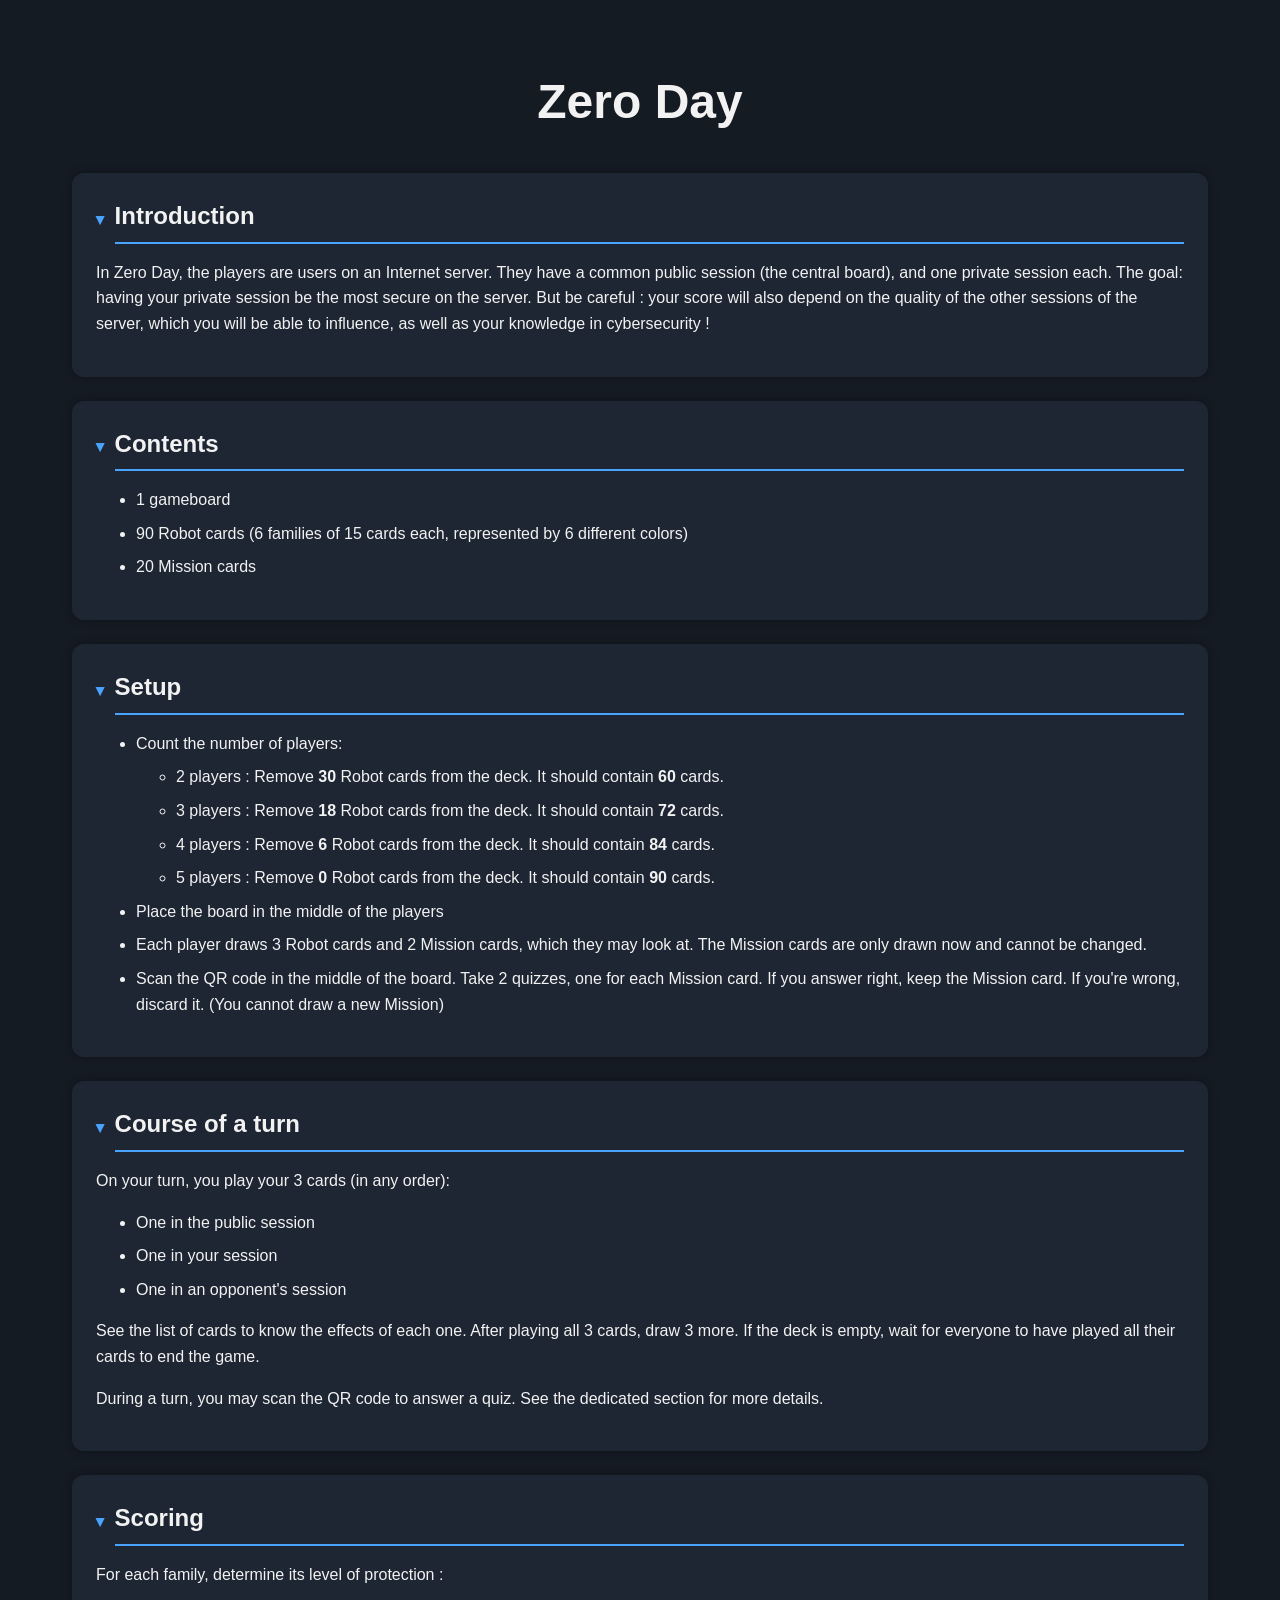
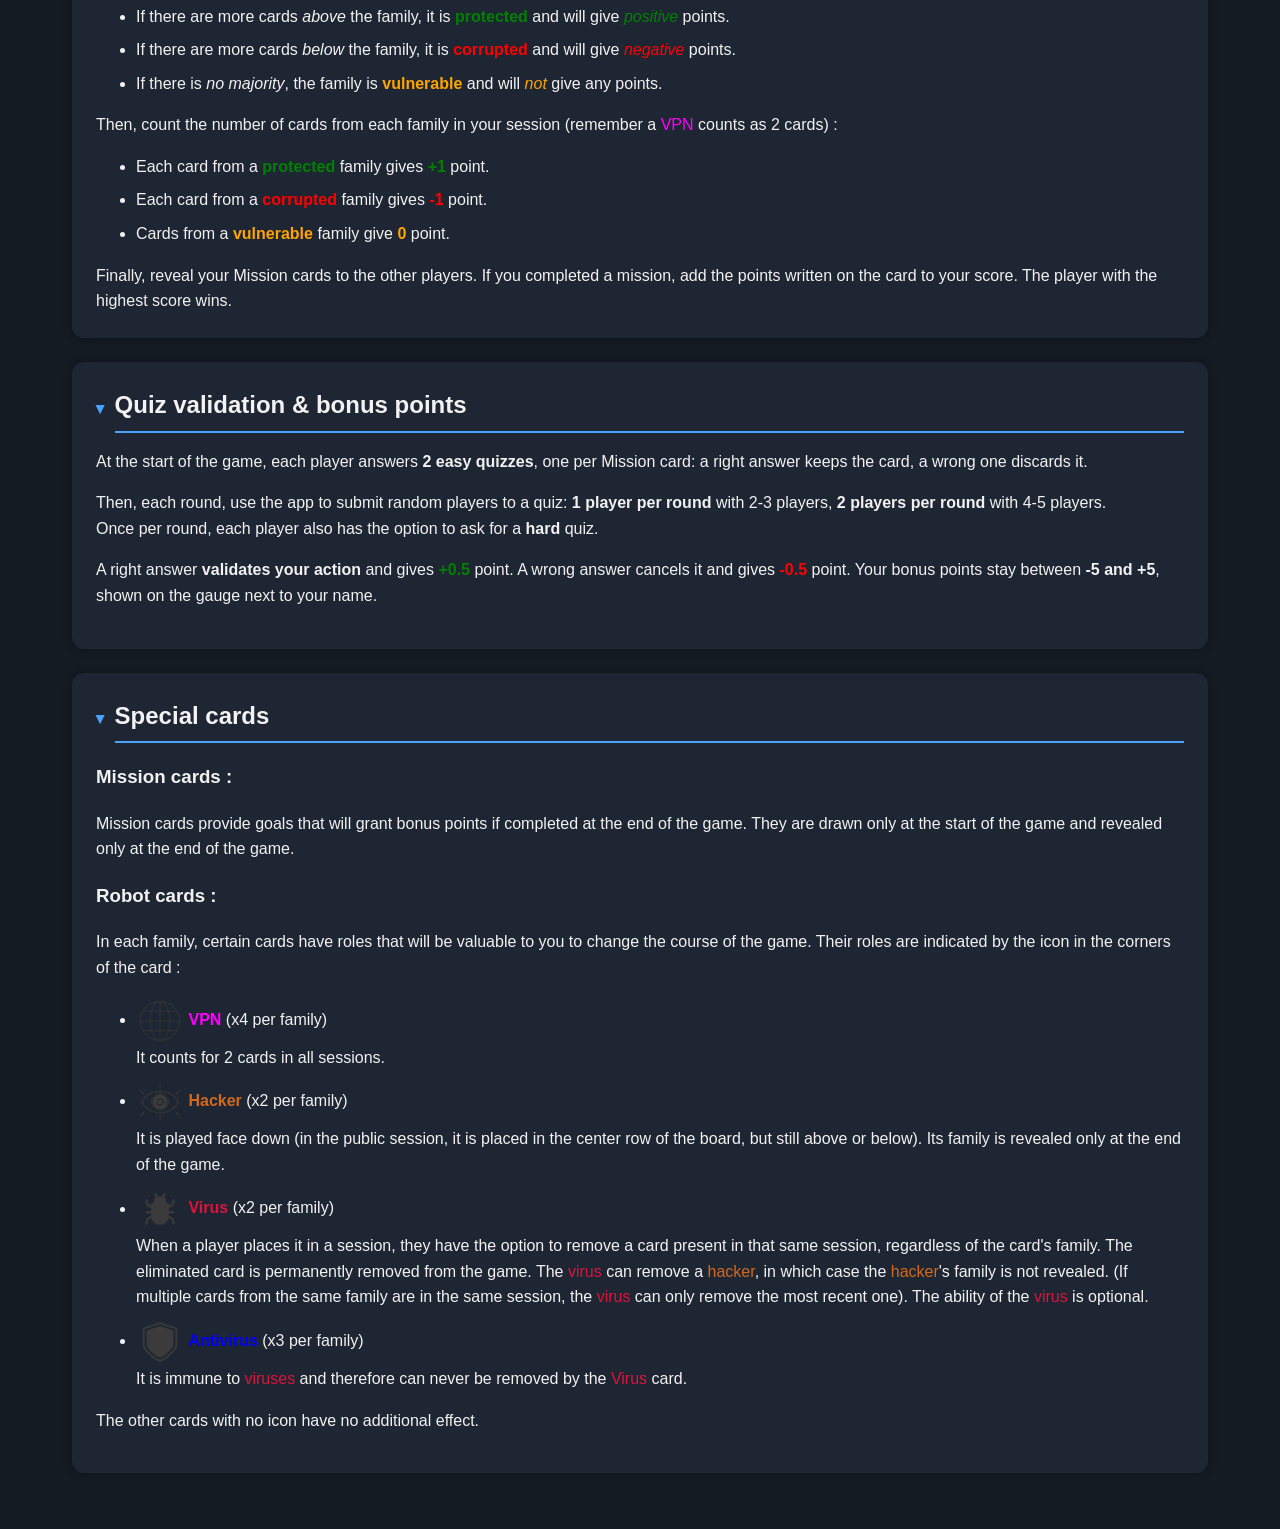
==== PrintableRules/index.html @ 128920a3 "added a printable version of the rules page" ====
<!DOCTYPE html>
<html lang="en">

<head>
    <meta charset="UTF-8">
    <meta name="viewport" content="width=device-width, initial-scale=1.0">

    <title>Zero Day - Rules</title>

    <link rel="stylesheet" href="./style.css">
    <script src="./index.js" defer></script>

</head>

<body>

    <h1>Zero Day</h1>

    <details class="card" open>
        <summary><h2>Introduction</h2></summary>
        <p>In Zero Day, the players are users on an Internet server. They have a common public
        session (the central board), and one private session each. The goal: having your private
        session be the most secure on the server. But be careful : your score will also depend
        on the quality of the other sessions of the server, which you
        will be able to influence, as well as your knowledge in cybersecurity !</p>
    </details>

    <details class="card" open>
        <summary><h2>Contents</h2></summary>

        <ul>
            <li>1 gameboard</li>
            <li>90 Robot cards (6 families of 15 cards each, represented by 6 different colors)</li>
            <li>20 Mission cards</li>
        </ul>
    </details>

    <details class="card" open>
        <summary><h2>Setup</h2></summary>

        <ul>
            <li>Count the number of players:</li>
            <ul>
                <li>2 players : Remove <strong>30</strong> Robot cards from the deck. It should contain <strong>60</strong> cards.</li>
                <li>3 players : Remove <strong>18</strong> Robot cards from the deck. It should contain <strong>72</strong> cards.</li>
                <li>4 players : Remove <strong>6</strong> Robot cards from the deck. It should contain <strong>84</strong> cards.</li>
                <li>5 players : Remove <strong>0</strong> Robot cards from the deck. It should contain <strong>90</strong> cards.</li>
            </ul>
            
            <li>Place the board in the middle of the players</li>
            <li>
                Each player draws 3 Robot cards and 2 Mission cards, which they may look at.
                The Mission cards are only drawn now and cannot be changed.
            </li>
            <li>
                Scan the QR code in the middle of the board. Take 2 quizzes, one for each Mission card.
                If you answer right, keep the Mission card.
                If you're wrong, discard it. (You cannot draw a new Mission)
            </li>
        </ul>
    </details>

    <details class="card" open>

        <summary><h2>Course of a turn</h2></summary>

        On your turn, you play your 3 cards (in any order):

        <ul>
            <li>One in the public session</li>
            <li>One in your session</li>
            <li>One in an opponent's session</li>
        </ul>
        <p>
            See the list of cards to know the effects of each one.
            After playing all 3 cards, draw 3 more.
            If the deck is empty, wait for everyone to have played all their cards to end the game.
        </p>
        <p>
            During a turn, you may scan the QR code to answer a quiz. 
            See the dedicated section for more details.
        </p>
    </details>

    <details class="card" open>

        <summary><h2>Scoring</h2></summary>

        For each family, determine its level of protection :

        <ul>
            <li>
                If there are more cards <em>above</em> the family,
                it is <strong class="protected">protected</strong>
                and will give
                <em class="protected">positive</em> points.
            </li>
            <li>
                If there are more cards <em>below</em> the family,
                it is <strong class="corrupted">corrupted</strong>
                and will give
                <em class="corrupted">negative</em> points.
            </li>
            <li>
                If there is <em>no majority</em>,
                the family is <strong class="vulnerable">vulnerable</strong>
                and will <em class="vulnerable">not</em> give any points.
            </li>
        </ul>

        Then, count the number of cards from each family in your session
        (remember a <span class="vpn">VPN</span> counts as 2 cards) :

        <ul>
            <li>
                Each card from a
                <strong class="protected">protected</strong>
                family gives
                <strong class="protected">+1</strong> point.
            </li>

            <li>
                Each card from a
                <strong class="corrupted">corrupted</strong>
                family gives
                <strong class="corrupted">-1</strong> point.
            </li>

            <li>
                Cards from a
                <strong class="vulnerable">vulnerable</strong>
                family give
                <strong class="vulnerable">0</strong> point.
            </li>
        </ul>

        Finally, reveal your Mission cards to the other players.
        If you completed a mission, add the points written on the card to your score.
        The player with the highest score wins.

    </details>

    <details class="card" open>
        <summary><h2>Quiz validation & bonus points</h2></summary>
        <p>
            At the start of the game, each player answers <strong>2 easy quizzes</strong>, one per Mission card:
            a right answer keeps the card, a wrong one discards it.
        </p>
        <p>
            Then, each round, use the app to submit random players to a quiz: <strong>1 player per round</strong> with 2-3 players,
            <strong>2 players per round</strong> with 4-5 players. <br> 
            Once per round, each player also has the option to ask for a <strong>hard</strong> quiz.
        </p>
        <p>
            A right answer <strong>validates your action</strong> and gives <strong class="protected">+0.5</strong> point.
            A wrong answer cancels it and gives <strong class="corrupted">-0.5</strong> point.
            Your bonus points stay between <strong>-5 and +5</strong>, shown on the gauge next to your name.
        </p>
    </details>

    <details class="card" open>

        <summary><h2>Special cards</h2></summary>

        <h3>Mission cards :</h3>
        <p>
            Mission cards provide goals that will grant bonus points if completed at the end of the game.
            They are drawn only at the start of the game and revealed only at the end of the game.
        </p>

        <h3>Robot cards :</h3>
        <p>
            In each family, certain cards have roles that will be valuable to you to change the course of the game.
            Their roles are indicated by the icon in the corners of the card :
        </p>

        <ul class="role-icons">
            <li>
                <img src="./assets/vpn.png">
                <strong class="vpn">VPN</strong> (x4 per family) <br>
                It counts for 2 cards in all sessions.
            </li>
            <li>
                <img src="./assets/hacker.png">
                <strong class="hacker">Hacker</strong> (x2 per family) <br>
                It is played face down (in the public session, it is placed in the center row of the board, but still above or below).
                Its family is revealed only at the end of the game.
            </li>
            <li>
                <img src="./assets/virus.png">
                <strong class="virus">Virus</strong> (x2 per family) <br>
                When a player places it in a session,
                they have the option to remove a card present in that same session,
                regardless of the card's family.

                The eliminated card is permanently removed from the game.

                The <span class="virus">virus</span>
                can remove a <span class="hacker">hacker</span>,
                in which case the <span class="hacker">hacker</span>'s family is not revealed.

                (If multiple cards from the same family are in the same session,
                the <span class="virus">virus</span> can only remove the most recent one).

                The ability of the <span class="virus">virus</span> is optional.
            </li>
            <li>
                <img src="./assets/antivirus.png">
                <strong class="antivirus">Antivirus</strong> (x3 per family) <br>
                It is immune to <span class="virus">viruses</span>
                and therefore can never be removed 
                by the <span class="virus">Virus</span> card.
            </li>

        </ul>

        <p>
            The other cards with no icon have no additional effect.
        </p>

    </details>

</body>

</html>
---- PrintableRules/style.css ----
:root {
    --bg-color: #151b23;
    --card-color: #1e2633;
    --text-color: #f2f2f2;
    --accent-color: #4aa3ff;

    --success: #2ecc71;
    --danger: #e74c3c;
    --warning: #f39c12;
}

* {
    box-sizing: border-box;
}

body {
    margin: 0;
    padding: 2rem;
    background-color: var(--bg-color);
    color: var(--text-color);

    font-family: Arial, Helvetica, sans-serif;
    line-height: 1.6;

    max-width: 1200px;
    margin-left: auto;
    margin-right: auto;
}

h1 {
    text-align: center;
    font-size: 3rem;
    margin-bottom: 2rem;
}

h2 {
    border-bottom: 2px solid var(--accent-color);
    padding-bottom: .4rem;
}

a {
    color: var(--accent-color);
    text-decoration: none;
}

a:hover {
    text-decoration: underline;
}

nav {
    background-color: var(--card-color);
    border-radius: 10px;
    padding: 1rem;
    margin-bottom: 2rem;
}

nav a {
    font-weight: bold;
}

section,
div {
    margin-bottom: 1rem;
}

ul li {
    margin-bottom: .5rem;
}

.role-icons img {
    width: 3em;
    height: 3em;
    object-fit: contain;
    vertical-align: middle;
}

.card {
    background-color: var(--card-color);
    padding: 1.5rem;
    border-radius: 12px;
    box-shadow: 0 0 10px rgba(0,0,0,.3);
    margin-bottom: 1.5rem;
}

.card > summary {
    display: flex;
    align-items: center;
    gap: .6rem;
    cursor: pointer;
    list-style: none;
    margin-bottom: 1rem;
}

.card > summary::-webkit-details-marker {
    display: none;
}

.card > summary::before {
    content: "▶";
    color: var(--accent-color);
    font-size: .75em;
    transition: transform .2s ease;
}

.card[open] > summary::before {
    transform: rotate(90deg);
}

.card > summary h2 {
    flex: 1;
    margin: 0;
}

.card > summary:focus-visible {
    outline: 2px solid var(--accent-color);
    outline-offset: 4px;
}

.protected {
    color:green;
}
.corrupted {
    color:red;
}
.vulnerable {
    color:orange;
}

.vpn {
    color:magenta;
}
.hacker {
    color:chocolate;
}
.virus {
    color:crimson;
}
.antivirus {
    color:blue;
}

select {
    padding: 0.5rem;
    border-radius: 6px;
    border: 1px solid #666;

    background-color: #283445;
    color: white;

    font-size: 1rem;
    margin-left: 0.5rem;
}
.goal {
    border-left: 4px solid var(--accent-color);
}
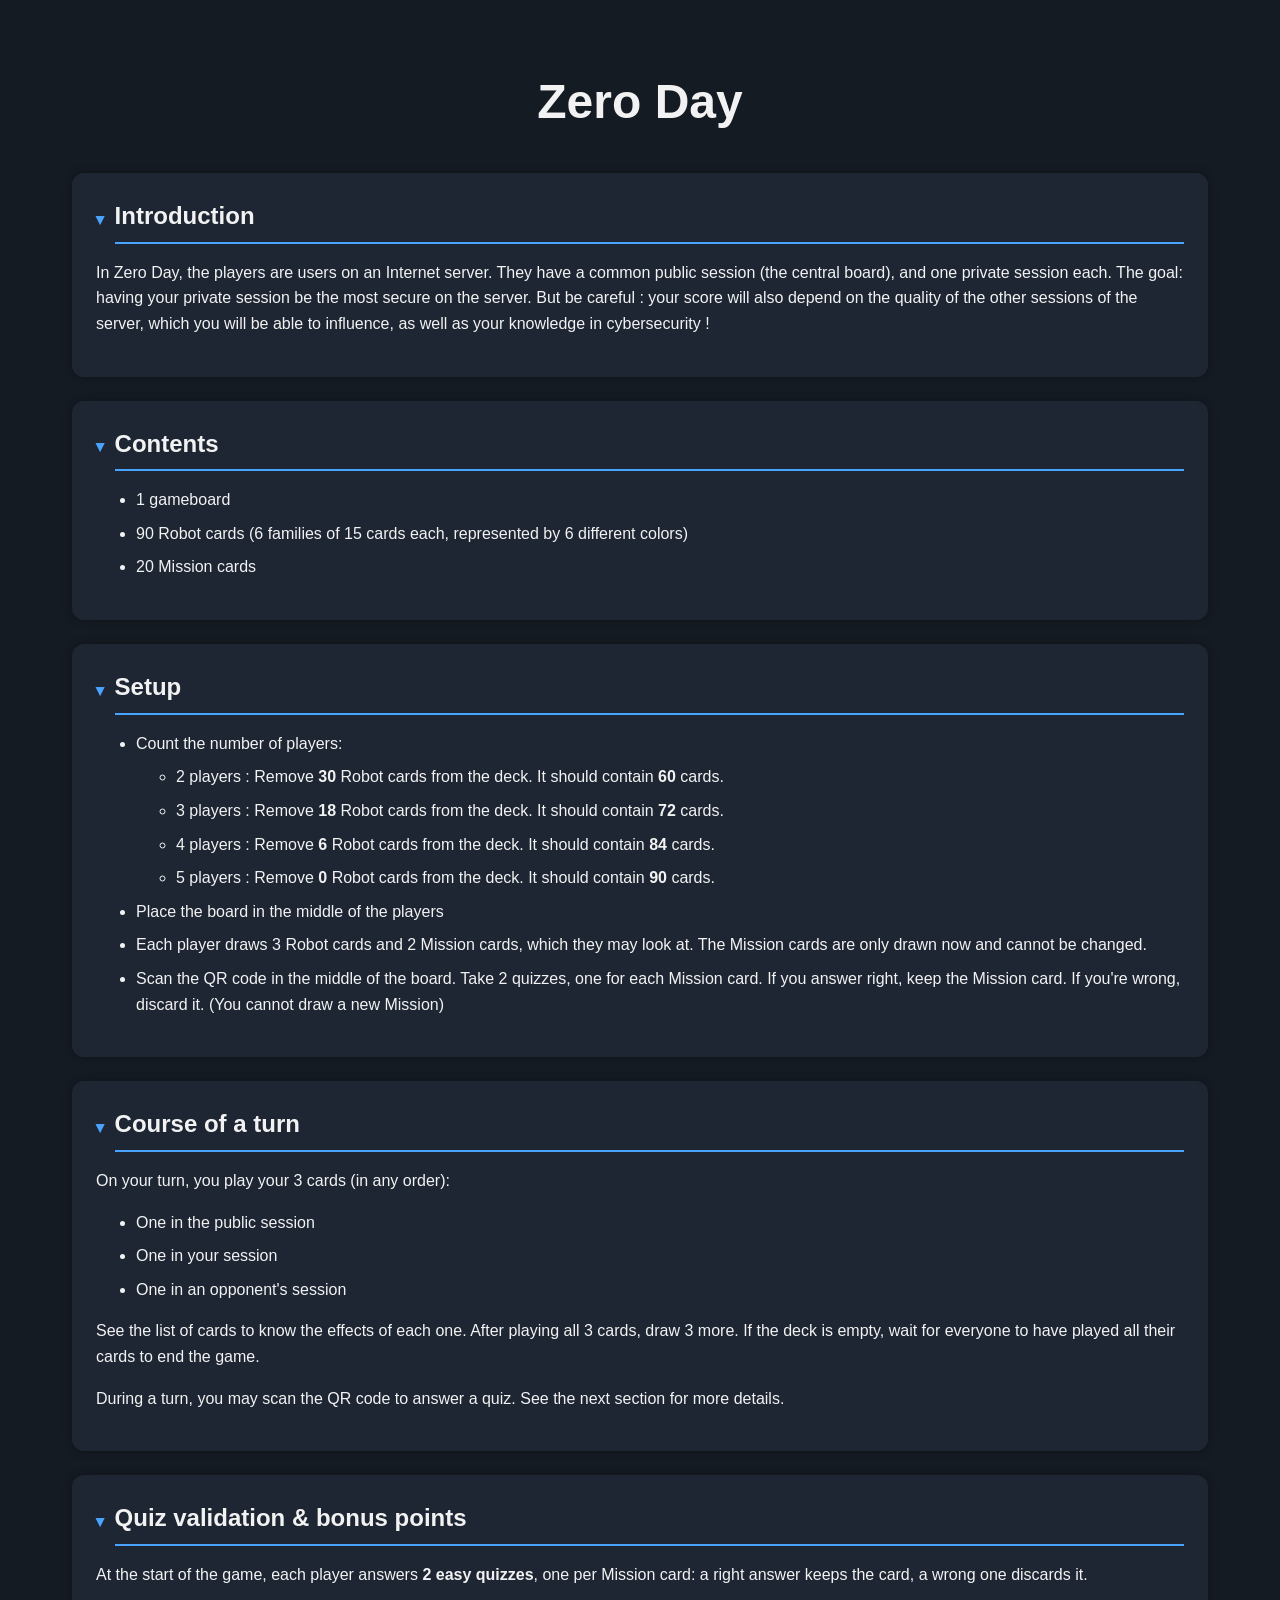
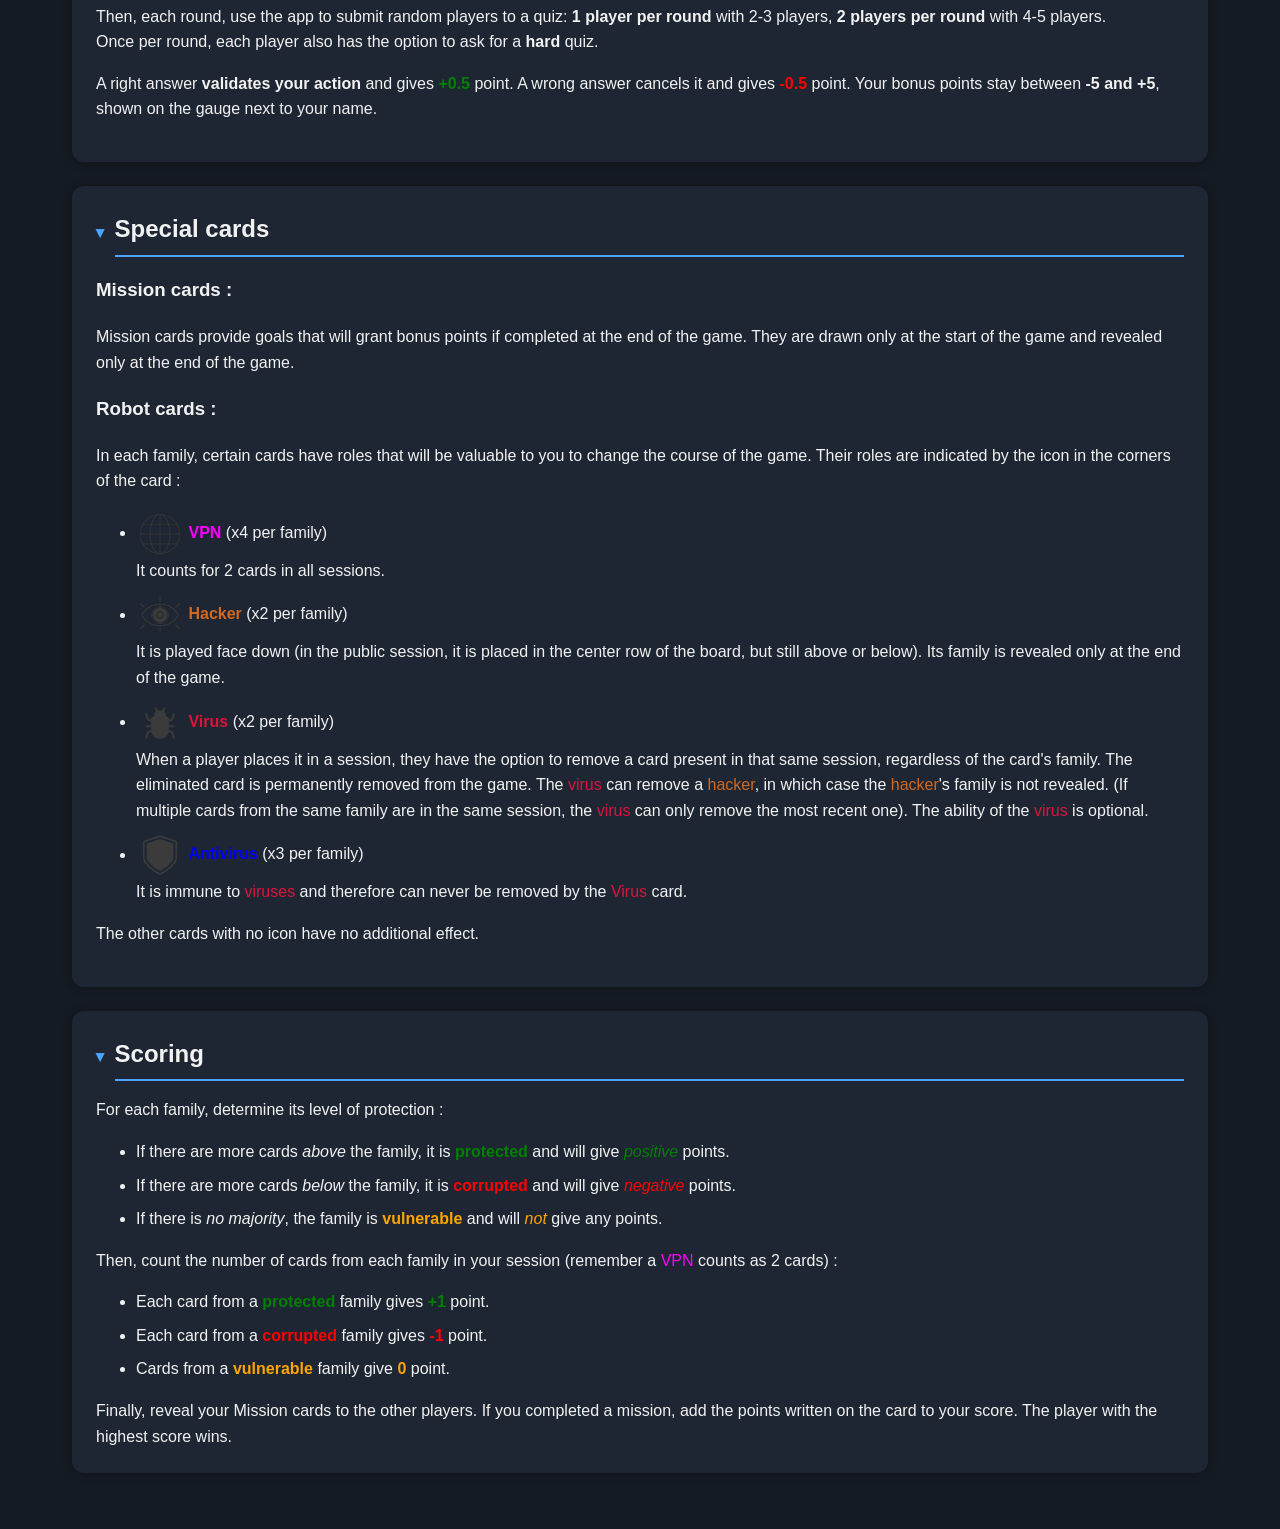
==== commit c9d47934: "moved Scoring section to the end of the rules" ====
--- a/PrintableRules/index.html
+++ b/PrintableRules/index.html
@@ -78,66 +78,8 @@
         </p>
         <p>
             During a turn, you may scan the QR code to answer a quiz. 
-            See the dedicated section for more details.
-        </p>
-    </details>
-
-    <details class="card" open>
-
-        <summary><h2>Scoring</h2></summary>
-
-        For each family, determine its level of protection :
-
-        <ul>
-            <li>
-                If there are more cards <em>above</em> the family,
-                it is <strong class="protected">protected</strong>
-                and will give
-                <em class="protected">positive</em> points.
-            </li>
-            <li>
-                If there are more cards <em>below</em> the family,
-                it is <strong class="corrupted">corrupted</strong>
-                and will give
-                <em class="corrupted">negative</em> points.
-            </li>
-            <li>
-                If there is <em>no majority</em>,
-                the family is <strong class="vulnerable">vulnerable</strong>
-                and will <em class="vulnerable">not</em> give any points.
-            </li>
-        </ul>
-
-        Then, count the number of cards from each family in your session
-        (remember a <span class="vpn">VPN</span> counts as 2 cards) :
-
-        <ul>
-            <li>
-                Each card from a
-                <strong class="protected">protected</strong>
-                family gives
-                <strong class="protected">+1</strong> point.
-            </li>
-
-            <li>
-                Each card from a
-                <strong class="corrupted">corrupted</strong>
-                family gives
-                <strong class="corrupted">-1</strong> point.
-            </li>
-
-            <li>
-                Cards from a
-                <strong class="vulnerable">vulnerable</strong>
-                family give
-                <strong class="vulnerable">0</strong> point.
-            </li>
-        </ul>
-
-        Finally, reveal your Mission cards to the other players.
-        If you completed a mission, add the points written on the card to your score.
-        The player with the highest score wins.
-
+            See the next section for more details.
+        </p>
     </details>
 
     <details class="card" open>
@@ -219,6 +161,63 @@
         </p>
 
     </details>
+    <details class="card" open>
+
+        <summary><h2>Scoring</h2></summary>
+
+        For each family, determine its level of protection :
+
+        <ul>
+            <li>
+                If there are more cards <em>above</em> the family,
+                it is <strong class="protected">protected</strong>
+                and will give
+                <em class="protected">positive</em> points.
+            </li>
+            <li>
+                If there are more cards <em>below</em> the family,
+                it is <strong class="corrupted">corrupted</strong>
+                and will give
+                <em class="corrupted">negative</em> points.
+            </li>
+            <li>
+                If there is <em>no majority</em>,
+                the family is <strong class="vulnerable">vulnerable</strong>
+                and will <em class="vulnerable">not</em> give any points.
+            </li>
+        </ul>
+
+        Then, count the number of cards from each family in your session
+        (remember a <span class="vpn">VPN</span> counts as 2 cards) :
+
+        <ul>
+            <li>
+                Each card from a
+                <strong class="protected">protected</strong>
+                family gives
+                <strong class="protected">+1</strong> point.
+            </li>
+
+            <li>
+                Each card from a
+                <strong class="corrupted">corrupted</strong>
+                family gives
+                <strong class="corrupted">-1</strong> point.
+            </li>
+
+            <li>
+                Cards from a
+                <strong class="vulnerable">vulnerable</strong>
+                family give
+                <strong class="vulnerable">0</strong> point.
+            </li>
+        </ul>
+
+        Finally, reveal your Mission cards to the other players.
+        If you completed a mission, add the points written on the card to your score.
+        The player with the highest score wins.
+
+    </details>
 
 </body>
 
